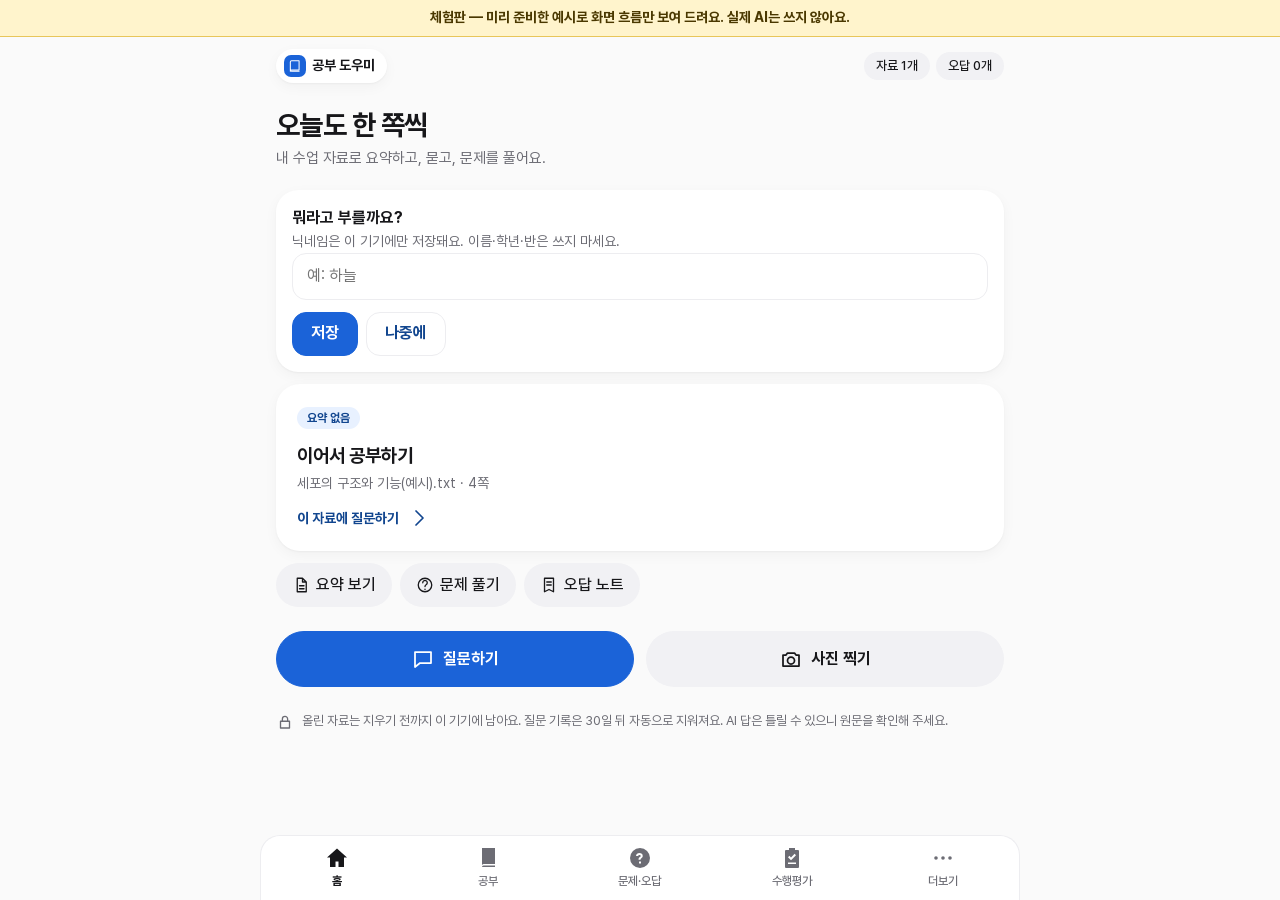
==== demo/index.html @ 73382271 "Add files via upload" ====
<!doctype html>
<html lang="ko">
<head>
  <meta charset="utf-8">
  <meta name="viewport" content="width=device-width, initial-scale=1, viewport-fit=cover">
  <meta name="theme-color" content="#1A5FB8">
  <meta name="application-name" content="공부 도우미">
  <meta name="apple-mobile-web-app-capable" content="yes">
  <meta name="apple-mobile-web-app-title" content="공부 도우미">
  <link rel="manifest" href="static/manifest.webmanifest">
  <link rel="icon" href="static/icon.svg" type="image/svg+xml">
  <link rel="apple-touch-icon" href="static/icon-192.png">
  <link rel="stylesheet" href="static/app.css">
  <link rel="stylesheet" href="demo.css">
  <title>공부 도우미 (체험판)</title>
</head>
<body>
<div class="demo-banner" id="demo-banner" role="note">체험판 — 미리 준비한 예시로 화면 흐름만 보여 드려요. 실제 AI는 쓰지 않아요.</div>
<div id="app">
  <main id="screens" aria-live="polite"></main>
</div>
<nav class="tabbar" id="tabbar" aria-label="주요 메뉴"></nav>
<div id="sheet" class="sheet hidden" role="dialog" aria-modal="true" aria-label="출처 확인"></div>
<noscript><p style="padding:16px">이 앱은 자바스크립트가 켜져 있어야 해요. 자료 올리기, 요약, 질문을 쓰려면 브라우저 설정에서 켜 주세요.</p></noscript>
<script src="static/imageutil.js"></script>
<script src="demo-shim.js"></script>
<script src="static/app.js"></script>
</body>
</html>
---- demo/static/app.css ----
/* 공부 도우미 화면 스타일. 글꼴은 Pretendard(SIL OFL, app/static/fonts)를 앱에 직접 담았고 외부 CDN은 쓰지 않습니다. 간격은 4/8 단위. */
@font-face { font-family: "Pretendard"; font-weight: 400; font-style: normal; font-display: swap; src: url("fonts/Pretendard-Regular.subset.woff2") format("woff2"); }
@font-face { font-family: "Pretendard"; font-weight: 500; font-style: normal; font-display: swap; src: url("fonts/Pretendard-Medium.subset.woff2") format("woff2"); }
@font-face { font-family: "Pretendard"; font-weight: 700; font-style: normal; font-display: swap; src: url("fonts/Pretendard-Bold.subset.woff2") format("woff2"); }

:root {
  --bg: #FAFAFA; --card: #FFFFFF; --line: #EDEDF0; --fg: #17171A; --muted: #6C6C74; --soft: #F1F1F4;
  --accent: #1B63D8; --accent-fg: #FFFFFF; --accent-soft: #E8F1FF; --accent-ink: #12468F; --accent-mid: #D3E4FF;
  --ok: #17663A; --ok-bg: #E6F4EC; --warn: #8A4600; --warn-bg: #FDF0E0; --note: #6B5200; --note-bg: #FBF4D5;
  --err: #9C1F18; --err-bg: #FDEEEC; --err-line: #F0C4C0;
  --pastel-green: #DDF3E6; --pastel-blue: #DCEBFF; --pastel-amber: #FFEDCB;
  --shadow: 0 1px 2px rgba(0,0,0,.04), 0 4px 14px rgba(0,0,0,.04);
  --r: 22px; --tab-h: 64px;
}
@media (prefers-color-scheme: dark) {
  :root:not([data-theme="light"]) {
    --bg: #121214; --card: #1C1C20; --line: #2C2C32; --fg: #F1F1F4; --muted: #A4A4AD; --soft: #26262B;
    --accent: #7FB2FF; --accent-fg: #0B1626; --accent-soft: #1D2D47; --accent-ink: #AECDFF; --accent-mid: #27406A;
    --ok: #8FD3A8; --ok-bg: #1C3326; --warn: #F2B070; --warn-bg: #3A2A16; --note: #E8CF6A; --note-bg: #353018;
    --err: #F6B1AB; --err-bg: #3A1F1D; --err-line: #6B3430;
    --pastel-green: #1E3A2B; --pastel-blue: #1F3556; --pastel-amber: #3D3016; --shadow: none;
  }
}
* { box-sizing: border-box; }
html { -webkit-text-size-adjust: 100%; }
body { margin: 0; color: var(--fg); word-break: keep-all; overflow-wrap: break-word;
  background: var(--bg);
  font: 400 16px/1.55 Pretendard, "Apple SD Gothic Neo", "Noto Sans KR", system-ui, sans-serif; }
button, input, textarea, select { font: inherit; color: inherit; }
h1, h2, h3, p { margin: 0; }
b, strong { font-weight: 700; }
.hidden { display: none !important; }

#app { max-width: 720px; margin: 0 auto; padding: 0 16px calc(var(--tab-h) + 32px); }
.screen { display: none; }
.screen.active { display: block; }

/* 상단 앱바 */
.appbar { position: sticky; top: 0; z-index: 10; display: grid; grid-template-columns: 48px 1fr 48px; align-items: center; min-height: 56px;
  margin: 0 -16px 8px; padding: 0 8px; background: color-mix(in srgb, var(--bg) 88%, transparent); backdrop-filter: blur(8px); }
.appbar h1 { text-align: center; font-size: 17px; font-weight: 700; }
.iconbtn { width: 44px; height: 44px; display: grid; place-items: center; border: 0; background: none; border-radius: 12px; color: var(--fg); cursor: pointer; }
.iconbtn:hover { background: var(--accent-soft); }

.title { font-size: 28px; line-height: 1.3; font-weight: 700; letter-spacing: -.02em; margin: 24px 0 4px; }
.subtitle { color: var(--muted); font-size: 15px; margin-bottom: 20px; }
.h2 { font-size: 17px; font-weight: 700; margin: 24px 0 8px; }
.muted { color: var(--muted); font-size: 14px; }

.card { background: var(--card); border: 0; border-radius: var(--r); padding: 16px; box-shadow: var(--shadow); }
.card + .card { margin-top: 12px; }

.ico { width: 24px; height: 24px; flex: none; fill: none; stroke: currentColor; stroke-width: 1.75; stroke-linecap: round; stroke-linejoin: round; }

/* 버튼 */
.btn { display: inline-flex; align-items: center; justify-content: center; gap: 8px; min-height: 44px; padding: 8px 18px;
  border-radius: 14px; border: 1px solid var(--accent); background: var(--accent); color: var(--accent-fg); font-weight: 700; cursor: pointer; }
.btn.secondary { background: var(--card); color: var(--accent-ink); border-color: var(--line); }
.btn.danger { background: transparent; color: var(--err); border-color: var(--err-line); }
.btn.block { width: 100%; }
.btn.small { min-height: 44px; padding: 4px 12px; font-size: 14px; }
.btn.big { min-height: 56px; border-radius: 16px; font-size: 16px; justify-content: space-between; padding: 8px 20px; }
.btn:disabled { opacity: .5; cursor: not-allowed; }
:focus-visible { outline: 3px solid var(--accent); outline-offset: 2px; }
.row { display: flex; flex-wrap: wrap; gap: 8px; align-items: center; margin-top: 12px; }
.row.end { justify-content: flex-end; }
.grow { flex: 1 1 auto; }

input[type=text], textarea, select { width: 100%; background: var(--card); border: 1px solid var(--line); border-radius: 14px; padding: 10px 14px; min-height: 44px; }
textarea { min-height: 96px; resize: vertical; line-height: 1.6; }
label.field, p.field { display: block; font-size: 14px; font-weight: 700; margin: 12px 0 8px; }

/* 상태 박스 */
.box { margin-top: 12px; border-radius: 14px; padding: 12px 14px; font-size: 15px; }
.box:empty { display: none; }
.box.error { background: var(--err-bg); color: var(--err); border: 1px solid var(--err-line); white-space: pre-wrap; }
.box.ok { background: var(--ok-bg); color: var(--ok); }
.box.busy { display: flex; align-items: center; gap: 12px; background: var(--accent-soft); color: var(--accent-ink); }
.spinner { width: 18px; height: 18px; border: 2px solid var(--accent-mid); border-top-color: var(--accent); border-radius: 50%; animation: spin .8s linear infinite; flex: none; }
@keyframes spin { to { transform: rotate(360deg); } }
@media (prefers-reduced-motion: reduce) { .spinner { animation-duration: 3s; } }

/* 빈 상태 */
.empty { text-align: center; color: var(--muted); padding: 32px 16px; }
.empty svg.illus { width: 120px; height: 96px; margin: 0 auto 12px; display: block; }
.empty strong { display: block; color: var(--fg); font-size: 17px; margin-bottom: 4px; }

/* 홈 */
.hero { margin-top: 12px; display: block; width: 100%; text-align: left; border: 1px solid var(--line); border-radius: 24px; padding: 20px; cursor: pointer;
  background: color-mix(in srgb, var(--card) 82%, transparent); box-shadow: var(--shadow); min-height: 144px; }
.hero .badge-ico { background: var(--pastel-blue); }
.hero b { display: block; font-size: 19px; margin-top: 12px; }
.hero .desc { color: var(--muted); font-size: 14px; display: block; margin-top: 2px; overflow-wrap: anywhere; }
.hero .go { display: flex; align-items: center; gap: 8px; color: var(--accent-ink); font-weight: 700; font-size: 14px; margin-top: 12px; }
.duo { display: grid; grid-template-columns: 1fr 1fr; gap: 12px; margin-top: 12px; }
.mini { display: block; text-align: left; border: 1px solid var(--line); border-radius: 24px; padding: 16px; cursor: pointer;
  background: color-mix(in srgb, var(--card) 82%, transparent); box-shadow: var(--shadow); min-height: 132px; }
.mini b { display: block; font-size: 16px; margin-top: 8px; }
.mini .desc { color: var(--muted); font-size: 13px; display: block; margin-top: 2px; }
.badge-ico { display: grid; place-items: center; width: 44px; height: 44px; border-radius: 50%; color: var(--accent-ink); }
.badge-ico.green { background: var(--pastel-green); color: var(--ok); }
.badge-ico.blue { background: var(--pastel-blue); }
.badge-ico.amber { background: var(--pastel-amber); color: var(--warn); }
.privacy { display: flex; gap: 8px; align-items: flex-start; margin-top: 24px; color: var(--muted); font-size: 13px; }
.privacy .ico { width: 18px; height: 18px; margin-top: 2px; }

/* 상단 칩 */
.chips { display: flex; gap: 8px; overflow-x: auto; padding: 4px 16px 8px; margin: 0 -16px; scrollbar-width: none; }
.chip { flex: none; min-height: 44px; padding: 8px 16px; border-radius: 999px; border: 1px solid var(--line); background: var(--card); color: var(--fg); font-weight: 500; cursor: pointer;
  display: inline-flex; align-items: center; gap: 6px; }
.chip .ico { width: 18px; height: 18px; }
.chip[aria-selected="true"], .chip[aria-pressed="true"] { background: var(--accent); border-color: var(--accent); color: var(--accent-fg); font-weight: 700; }

/* 자료 카드 */
.mats { list-style: none; margin: 0; padding: 0; display: grid; gap: 8px; }
.mat { display: flex; align-items: center; gap: 8px; background: var(--card); border: 1px solid var(--line); border-radius: 16px; padding: 4px 8px 4px 4px; }
.mat.sel { border-color: var(--accent); background: var(--accent-soft); }
.mat .pick { flex: 1; min-width: 0; display: flex; align-items: center; gap: 12px; min-height: 56px; padding: 8px; background: none; border: 0; text-align: left; cursor: pointer; border-radius: 12px; }
.mat .nm { font-weight: 700; overflow-wrap: anywhere; display: block; }
.mat .meta { font-size: 13px; color: var(--muted); display: flex; flex-wrap: wrap; gap: 0 12px; }
.mat.sel .meta { color: var(--accent-ink); }
.tag { font-size: 12px; font-weight: 700; border-radius: 999px; padding: 0 8px; border: 1px solid var(--line); }
.tag.yes { color: var(--ok); background: var(--ok-bg); border-color: transparent; }
.dot { width: 20px; height: 20px; border-radius: 50%; border: 2px solid var(--line); flex: none; }
.mat.sel .dot { border-color: var(--accent); background: radial-gradient(var(--accent) 45%, transparent 50%); }

.summary { margin-top: 12px; white-space: pre-wrap; overflow-wrap: anywhere; background: var(--bg); border-radius: 14px; padding: 12px 14px; }
.summary:empty { display: none; }

/* 채팅 */
.chat { display: grid; gap: 20px; margin-top: 8px; }
.me { justify-self: end; max-width: 86%; background: var(--accent); color: var(--accent-fg); padding: 10px 16px; border-radius: 20px 20px 6px 20px; overflow-wrap: anywhere; white-space: pre-wrap; }
.ai { display: flex; gap: 10px; align-items: flex-start; }
.avatar { width: 32px; height: 32px; border-radius: 50%; background: var(--accent); color: var(--accent-fg); display: grid; place-items: center; flex: none; }
.avatar .ico { width: 18px; height: 18px; }
.ai .col { flex: 1; min-width: 0; }
.ai .who { font-size: 13px; font-weight: 700; margin-bottom: 4px; }
.bubble { background: var(--card); border: 1px solid var(--line); border-radius: 6px 20px 20px 20px; padding: 14px 16px; white-space: pre-wrap; overflow-wrap: anywhere; box-shadow: var(--shadow); }
.src { margin-top: 8px; display: flex; align-items: center; gap: 12px; width: 100%; text-align: left; background: var(--accent-soft); color: var(--accent-ink);
  border: 1px solid var(--accent-mid); border-radius: 16px; padding: 10px 12px; min-height: 56px; cursor: pointer; }
.src .box-ico { width: 36px; height: 36px; border-radius: 10px; background: var(--accent); color: var(--accent-fg); display: grid; place-items: center; flex: none; }
.src .box-ico .ico { width: 20px; height: 20px; }
.src b { display: block; font-size: 14px; overflow-wrap: anywhere; }
.src small { display: block; font-size: 12px; color: var(--muted); }
.acts { display: flex; gap: 4px; margin-top: 4px; }
.acts .iconbtn { width: 44px; height: 36px; color: var(--muted); }
.when { font-size: 12px; color: var(--muted); text-align: center; }
.composer { position: sticky; bottom: calc(var(--tab-h) + 8px); margin-top: 16px; display: flex; align-items: flex-end; gap: 8px; background: var(--card);
  border: 1px solid var(--line); border-radius: 28px; padding: 6px 6px 6px 18px; box-shadow: var(--shadow); }
.composer textarea { border: 0; min-height: 44px; max-height: 140px; padding: 10px 0; background: transparent; resize: none; flex: 1; border-radius: 0; }
.composer textarea:focus-visible { outline: none; }
.composer:focus-within { outline: 3px solid var(--accent); }
.send { width: 44px; height: 44px; border-radius: 50%; border: 0; background: var(--accent); color: var(--accent-fg); display: grid; place-items: center; cursor: pointer; flex: none; }
.send:disabled { opacity: .5; cursor: not-allowed; }

/* 출처 확인 화면(시트) */
.sheet { position: fixed; inset: 0; z-index: 30; background: var(--bg); overflow-y: auto; padding: 0 16px; }
.sheet .inner { max-width: 720px; margin: 0 auto; padding-bottom: 32px; }
.sheet .appbar { margin: 0 -16px 8px; }
.docinfo { display: flex; align-items: center; gap: 12px; }
.docinfo .box-ico { width: 48px; height: 48px; border-radius: 14px; background: var(--accent-soft); color: var(--accent-ink); display: grid; place-items: center; flex: none; }
.docinfo .nm { font-weight: 700; overflow-wrap: anywhere; }
.chipline { font-size: 12px; font-weight: 700; border: 1px solid var(--line); border-radius: 999px; padding: 2px 10px; white-space: nowrap; color: var(--muted); }
.paper { margin-top: 12px; background: #FFFFFF; color: #172033; border: 1px solid var(--line); border-radius: 16px; padding: 20px; box-shadow: var(--shadow); }
.excerpt { white-space: pre-wrap; overflow-wrap: anywhere; line-height: 1.85; }
.pageno { text-align: right; font-size: 13px; color: #55627A; margin-top: 12px; }
/* 발췌 영역은 어두운 모드에서도 흰 종이라서, 강조도 밝은 바탕+진한 글자로 고정합니다 */
mark { background: #D6E8FF; color: #0E2A57; font-weight: 700; border-radius: 4px; padding: 1px 2px; }
.info { display: flex; gap: 8px; align-items: flex-start; color: var(--muted); font-size: 14px; margin: 16px 0; }
.info .ico { width: 20px; height: 20px; margin-top: 2px; }

/* 문제 */
.q { margin-top: 12px; }
.q h3 { font-size: 16px; margin-bottom: 8px; overflow-wrap: anywhere; }
.choice { display: flex; gap: 12px; align-items: flex-start; width: 100%; text-align: left; background: var(--card); border: 1px solid var(--line);
  border-radius: 14px; padding: 12px; margin-top: 8px; min-height: 48px; cursor: pointer; }
.choice[aria-pressed="true"] { border-color: var(--accent); background: var(--accent-soft); color: var(--accent-ink); font-weight: 700; }
.choice.right { border-color: var(--ok); background: var(--ok-bg); color: var(--ok); }
.choice.wrong { border-color: var(--err); background: var(--err-bg); color: var(--err); }
.num { flex: none; width: 24px; height: 24px; border-radius: 50%; border: 1.5px solid currentColor; display: grid; place-items: center; font-size: 13px; font-weight: 700; }
.explain { margin-top: 8px; font-size: 14px; background: var(--bg); border-radius: 12px; padding: 8px 12px; }
.score { font-size: 32px; font-weight: 700; }

/* 수행평가 결과 카드 */
.res { border-left: 6px solid var(--line); }
.res.ok { border-left-color: var(--ok); } .res.warn { border-left-color: var(--warn); } .res.note { border-left-color: var(--note); }
.pill { display: inline-block; font-size: 13px; font-weight: 700; border-radius: 999px; padding: 2px 12px; }
.pill.ok { background: var(--ok-bg); color: var(--ok); } .pill.warn { background: var(--warn-bg); color: var(--warn); } .pill.note { background: var(--note-bg); color: var(--note); }
.quote { border-left: 3px solid var(--line); padding-left: 12px; color: var(--muted); font-size: 14px; margin-top: 8px; white-space: pre-wrap; overflow-wrap: anywhere; }
table.grid { width: 100%; border-collapse: collapse; font-size: 14px; }
table.grid th, table.grid td { border: 1px solid var(--line); padding: 6px; vertical-align: top; text-align: left; }

.notice { font-size: 13px; color: var(--muted); margin-top: 16px; }
.confirm { margin-top: 8px; font-size: 13px; color: var(--muted); }
.list { list-style: none; margin: 0; padding: 0; display: grid; gap: 8px; }

/* 파일 고르기 */
.sr-only { position: absolute; width: 1px; height: 1px; margin: -1px; padding: 0; overflow: hidden; clip: rect(0 0 0 0); border: 0; white-space: nowrap; }
.picker { display: flex; flex-wrap: wrap; align-items: center; gap: 8px 12px; }
.picker .btn { cursor: pointer; }
.picker:focus-within .btn { outline: 3px solid var(--accent); outline-offset: 2px; }
.fname { overflow-wrap: anywhere; word-break: break-all; }

/* 하단 탭 */
.tabbar { position: fixed; left: 0; right: 0; bottom: 0; z-index: 20; display: flex; background: var(--card); border-top: 1px solid var(--line);
  padding-bottom: env(safe-area-inset-bottom); }
.tab { flex: 1; min-height: var(--tab-h); display: flex; flex-direction: column; align-items: center; justify-content: center; gap: 2px;
  background: none; border: 0; color: var(--muted); font-size: 12px; font-weight: 500; cursor: pointer; }
.tab[aria-current="page"] { color: var(--accent-ink); font-weight: 700; }
.tab[aria-current="page"] .ico { stroke-width: 2.25; }

@media (min-width: 900px) {
  #app { max-width: 760px; }
  .tabbar { left: 50%; right: auto; transform: translateX(-50%); width: 760px; border: 1px solid var(--line); border-bottom: 0; border-radius: 20px 20px 0 0; }
}
@media (max-width: 380px) { .tab { font-size: 11px; } .title { font-size: 24px; } .duo { grid-template-columns: 1fr; } }

/* ===== 디자인 2차: 중립 배경, 무테두리 카드, 허브·행 목록·분할 버튼 ===== */
.title { font-weight: 700; }
.label { font-size: 13px; font-weight: 500; color: var(--muted); margin: 24px 4px 8px; }
.ico.fill { fill: currentColor; stroke: none; }
.tab[aria-current="page"] { color: var(--fg); }
.tab[aria-current="page"] .ico { stroke-width: 1.75; }
.mini, .hero, .choice, .src, .mat, .composer, .bubble { border-color: transparent; }
.hero, .mini { background: var(--card); }

/* 홈 상단 칩 */
.topline { display: flex; align-items: center; justify-content: space-between; gap: 8px; margin: 12px 0 4px; }
.logo-chip { display: inline-flex; align-items: center; gap: 6px; font-weight: 700; font-size: 14px; background: var(--card); box-shadow: var(--shadow); border-radius: 999px; padding: 6px 12px 6px 8px; }
.logo-chip .dot-logo { width: 22px; height: 22px; border-radius: 7px; background: var(--accent); color: var(--accent-fg); display: grid; place-items: center; }
.logo-chip .dot-logo .ico { width: 14px; height: 14px; }
.stats-chips { display: flex; gap: 6px; }
.pill-stat { font-size: 13px; font-weight: 500; background: var(--soft); border-radius: 999px; padding: 4px 12px; color: var(--fg); }
.tagchip { display: inline-block; font-size: 12px; font-weight: 700; border-radius: 999px; padding: 2px 10px; background: var(--accent-soft); color: var(--accent-ink); }

/* 빠른 실행 알약 */
.quick { display: grid; grid-template-columns: 1fr 1fr; gap: 12px; margin-top: 24px; }
.quick .btn { min-height: 56px; border-radius: 999px; font-size: 16px; }
.quick .btn.secondary { background: var(--soft); border-color: transparent; color: var(--fg); }
.softpills { display: flex; flex-wrap: wrap; gap: 8px; margin-top: 12px; }
.softpill { min-height: 44px; border-radius: 999px; border: 0; background: var(--soft); color: var(--fg); padding: 8px 16px; font-weight: 500; cursor: pointer; display: inline-flex; align-items: center; gap: 6px; }
.softpill .ico { width: 18px; height: 18px; }

/* 기능 허브: 2열 격자 */
.hub { display: grid; grid-template-columns: 1fr 1fr; gap: 12px; }
.tile { display: flex; flex-direction: column; justify-content: space-between; min-height: 112px; text-align: left; background: var(--card); border: 0; border-radius: 22px;
  padding: 16px; box-shadow: var(--shadow); cursor: pointer; font-weight: 700; font-size: 16px; }
.tile .badge-ico { width: 40px; height: 40px; }
.tile .badge-ico .ico { width: 22px; height: 22px; }

/* 단순 행 목록 */
.rows { list-style: none; margin: 0; padding: 0; background: var(--card); border-radius: 22px; box-shadow: var(--shadow); overflow: hidden; }
.rowitem { display: flex; align-items: center; gap: 12px; width: 100%; text-align: left; background: none; border: 0; padding: 14px 16px; min-height: 60px; cursor: pointer; color: var(--fg); }
.rows li + li .rowitem, .rows li + li .rowwrap { border-top: 1px solid var(--line); }
.rowitem .nm { font-weight: 700; display: block; overflow-wrap: anywhere; }
.rowitem .meta { font-size: 13px; color: var(--muted); }
.rowitem .go-ico { color: var(--muted); margin-left: auto; flex: none; }
.rowitem .go-ico .ico { width: 20px; height: 20px; }
.rowwrap { display: flex; align-items: center; }
.rowwrap .rowitem { flex: 1; min-width: 0; }
.rowwrap .btn { margin-right: 12px; }
.rowitem[aria-pressed="true"] .nm { color: var(--accent-ink); }

/* 분할 버튼(세그먼트) */
.seg { display: flex; background: var(--soft); border-radius: 14px; padding: 4px; gap: 4px; margin: 4px 0 12px; }
.seg button { flex: 1; min-height: 44px; border: 0; background: none; border-radius: 11px; font-weight: 500; color: var(--muted); cursor: pointer; }
.seg button[aria-selected="true"] { background: var(--card); color: var(--fg); font-weight: 700; box-shadow: 0 1px 3px rgba(0,0,0,.08); }
.count { font-size: 13px; color: var(--muted); margin: 8px 4px; }

/* 사진 찍기 */
.snap { background: #111114; color: #fff; border-radius: 22px; padding: 16px; text-align: center; }
.snap .hint { display: inline-block; background: rgba(255,255,255,.16); border-radius: 999px; padding: 6px 14px; font-size: 13px; margin-bottom: 12px; }
.snap .preview { width: 100%; max-height: 280px; object-fit: contain; border-radius: 14px; background: #000; display: block; margin: 8px 0; }
.snap .btn { border-color: transparent; }
.snap .btn.light { background: #fff; color: #111114; }
.snap .btn.ghost { background: rgba(255,255,255,.16); color: #fff; }
.shutter { width: 72px; height: 72px; border-radius: 50%; border: 4px solid #fff; background: transparent; display: grid; place-items: center; cursor: pointer; margin: 8px auto; padding: 0; }
.shutter span { width: 54px; height: 54px; border-radius: 50%; background: #fff; display: block; }

/* 더보기: 프로필·통계 */
.profile { display: flex; align-items: center; gap: 16px; }
.avatar-lg { width: 64px; height: 64px; border-radius: 50%; background: var(--accent-soft); color: var(--accent-ink); display: grid; place-items: center; font-size: 24px; font-weight: 700; flex: none; }
.statgrid { display: grid; grid-template-columns: 1fr 1fr; gap: 12px; margin-top: 16px; }
.statbox { background: var(--soft); border-radius: 18px; padding: 14px 16px; }
.statbox b { display: block; font-size: 24px; }
.statbox span { color: var(--muted); font-size: 13px; }
.sm-pill { min-height: 44px; border-radius: 999px; border: 0; background: var(--soft); color: var(--fg); padding: 6px 16px; font-weight: 500; cursor: pointer; }
---- demo/demo.css ----
/* 체험판 전용 스타일: 항상 보이는 안내 배너와 '예시' 표시. 앱 화면 스타일(app.css)은 그대로 씁니다. */
:root { --demo-banner-h: 56px; }
.demo-banner { position: sticky; top: 0; z-index: 100; padding: 8px 16px; padding-top: calc(8px + env(safe-area-inset-top));
  background: #FFF4CC; color: #4A3800; border-bottom: 1px solid #E8C65A; font-size: 14px; font-weight: 700; line-height: 1.4; text-align: center; }
@media (prefers-color-scheme: dark) { .demo-banner { background: #4A3800; color: #FFF4CC; border-bottom-color: #8A6D12; } }
.appbar { top: var(--demo-banner-h); }
.sheet { top: var(--demo-banner-h); }
.sheet .appbar { top: 0; }
.demo-tag { display: inline-block; margin: 0 6px; padding: 1px 8px; border-radius: 999px; background: #FFF4CC; color: #4A3800; border: 1px solid #E8C65A;
  font-size: 12px; font-weight: 700; line-height: 1.5; vertical-align: middle; }
@media (prefers-color-scheme: dark) { .demo-tag { background: #4A3800; color: #FFF4CC; border-color: #8A6D12; } }
.score .demo-tag { font-size: 12px; }
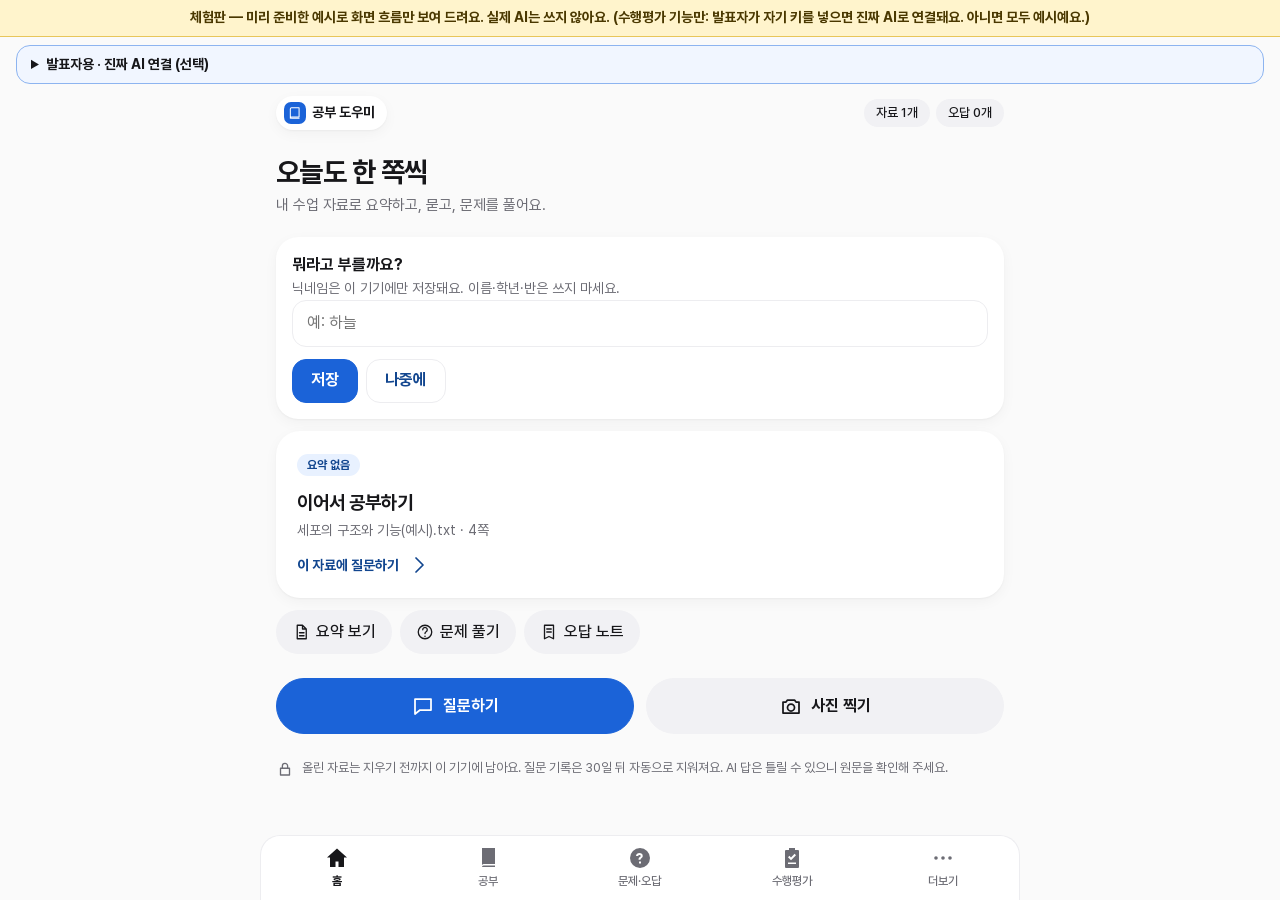
==== commit fbc60377: "Add files via upload" ====
--- a/demo/index.html
+++ b/demo/index.html
@@ -15,7 +15,16 @@
   <title>공부 도우미 (체험판)</title>
 </head>
 <body>
-<div class="demo-banner" id="demo-banner" role="note">체험판 — 미리 준비한 예시로 화면 흐름만 보여 드려요. 실제 AI는 쓰지 않아요.</div>
+<div class="demo-banner" id="demo-banner" role="note">체험판 — 미리 준비한 예시로 화면 흐름만 보여 드려요. 실제 AI는 쓰지 않아요. (수행평가 기능만: 발표자가 자기 키를 넣으면 진짜 AI로 연결돼요. 아니면 모두 예시예요.)</div>
+<svg width="0" height="0" style="position:absolute" aria-hidden="true" focusable="false">
+  <filter id="redpen-rough" filterUnits="userSpaceOnUse" x="-60" y="-60" width="200" height="200" color-interpolation-filters="sRGB">
+    <feTurbulence type="fractalNoise" baseFrequency="0.7" numOctaves="2" seed="4" result="edge"/>
+    <feDisplacementMap in="SourceGraphic" in2="edge" scale="2.4" xChannelSelector="R" yChannelSelector="G" result="rough"/>
+    <feTurbulence type="fractalNoise" baseFrequency="1.1" numOctaves="2" seed="9" result="grain"/>
+    <feColorMatrix in="grain" type="matrix" values="0 0 0 0 0  0 0 0 0 0  0 0 0 0 0  2.6 0 0 0 -0.42" result="paper"/>
+    <feComposite in="rough" in2="paper" operator="in"/>
+  </filter>
+</svg>
 <div id="app">
   <main id="screens" aria-live="polite"></main>
 </div>
@@ -23,6 +32,8 @@
 <div id="sheet" class="sheet hidden" role="dialog" aria-modal="true" aria-label="출처 확인"></div>
 <noscript><p style="padding:16px">이 앱은 자바스크립트가 켜져 있어야 해요. 자료 올리기, 요약, 질문을 쓰려면 브라우저 설정에서 켜 주세요.</p></noscript>
 <script src="static/imageutil.js"></script>
+<script src="static/penshape.js"></script>
+<script src="byok.js"></script>
 <script src="demo-shim.js"></script>
 <script src="static/app.js"></script>
 </body>
--- a/demo/static/app.css
+++ b/demo/static/app.css
@@ -10,7 +10,7 @@
   --err: #9C1F18; --err-bg: #FDEEEC; --err-line: #F0C4C0;
   --pastel-green: #DDF3E6; --pastel-blue: #DCEBFF; --pastel-amber: #FFEDCB;
   --shadow: 0 1px 2px rgba(0,0,0,.04), 0 4px 14px rgba(0,0,0,.04);
-  --r: 22px; --tab-h: 64px;
+  --r: 22px; --tab-h: 64px; --pen: #E0241B;
 }
 @media (prefers-color-scheme: dark) {
   :root:not([data-theme="light"]) {
@@ -18,7 +18,7 @@
     --accent: #7FB2FF; --accent-fg: #0B1626; --accent-soft: #1D2D47; --accent-ink: #AECDFF; --accent-mid: #27406A;
     --ok: #8FD3A8; --ok-bg: #1C3326; --warn: #F2B070; --warn-bg: #3A2A16; --note: #E8CF6A; --note-bg: #353018;
     --err: #F6B1AB; --err-bg: #3A1F1D; --err-line: #6B3430;
-    --pastel-green: #1E3A2B; --pastel-blue: #1F3556; --pastel-amber: #3D3016; --shadow: none;
+    --pen: #FF6A5E; --pastel-green: #1E3A2B; --pastel-blue: #1F3556; --pastel-amber: #3D3016; --shadow: none;
   }
 }
 * { box-sizing: border-box; }
@@ -285,3 +285,22 @@
 .statbox b { display: block; font-size: 24px; }
 .statbox span { color: var(--muted); font-size: 13px; }
 .sm-pill { min-height: 44px; border-radius: 999px; border: 0; background: var(--soft); color: var(--fg); padding: 6px 16px; font-weight: 500; cursor: pointer; }
+
+/* ===== 빨간 색연필 표시: 채점 결과의 문제 번호·정답 선택지 번호 위에 얹는 장식(정답=동그라미, 오답=긴 한 획) ===== */
+.q h3.qhead { display: flex; gap: 18px; align-items: flex-start; margin-left: 6px; }
+.qno { position: relative; flex: none; width: 36px; height: 36px; display: grid; place-items: center; font-weight: 700; font-size: 16px; line-height: 1; }
+.qdigit, .numdigit { position: relative; z-index: 0; }
+.qno .pen { position: absolute; left: -14px; top: -14px; width: 64px; height: 64px; overflow: visible; pointer-events: none; z-index: 1; }
+.choice .num { position: relative; margin-right: 8px; }
+.choice .num .pen { position: absolute; left: -11px; top: -11px; width: 46px; height: 46px; overflow: visible; pointer-events: none; z-index: 1; }
+.pen path { fill: none; stroke: var(--pen); stroke-linecap: round; stroke-linejoin: round; opacity: .92; stroke-dasharray: 1; stroke-dashoffset: 0; }
+.qtext { padding-top: 6px; overflow-wrap: anywhere; }
+.q, .choice { overflow: visible; }
+@media (prefers-reduced-motion: no-preference) {
+  /* 빠르게 쓱: 시작이 빠르고 끝에서 살짝 감속(ease-out). 표시가 나타날 때 아주 약간(1.04→1) 커졌다 자리잡음 */
+  .pen path { stroke-dashoffset: 1; animation: pen-draw var(--dur, .15s) cubic-bezier(.2, .8, .3, 1) var(--delay, 0s) forwards; }
+  .pen { animation: pen-pop .22s ease-out var(--pop-delay, 0s) both; transform-origin: center; }
+}
+@keyframes pen-draw { to { stroke-dashoffset: 0; } }
+@keyframes pen-pop { from { transform: scale(1.04); } to { transform: scale(1); } }
+@media (prefers-reduced-motion: reduce) { .pen path { animation: none; stroke-dashoffset: 0; } .pen { animation: none; } }
--- a/demo/demo.css
+++ b/demo/demo.css
@@ -10,3 +10,14 @@
   font-size: 12px; font-weight: 700; line-height: 1.5; vertical-align: middle; }
 @media (prefers-color-scheme: dark) { .demo-tag { background: #4A3800; color: #FFF4CC; border-color: #8A6D12; } }
 .score .demo-tag { font-size: 12px; }
+.demo-tag.real { background: #DCEBFF; color: #12468F; border-color: #8DB4F0; }
+@media (prefers-color-scheme: dark) { .demo-tag.real { background: #12325F; color: #DCEBFF; border-color: #3C6BB5; } }
+.byok { margin: 8px 16px; padding: 8px 14px; border: 1px solid #8DB4F0; border-radius: 14px; background: #F1F6FF; color: #17171A; font-size: 14px; line-height: 1.5; }
+.byok summary { cursor: pointer; font-weight: 700; }
+.byok-warn { font-weight: 700; color: #7A2E00; }
+.byok input { width: 100%; box-sizing: border-box; padding: 10px 12px; font-size: 16px; border: 1px solid #8DB4F0; border-radius: 10px; }
+.byok-row { display: flex; gap: 8px; margin: 8px 0; }
+.byok-btn { padding: 8px 16px; border-radius: 10px; border: 1px solid #1B63D8; background: #1B63D8; color: #fff; font-weight: 700; }
+.byok-btn:last-child { background: transparent; color: #1B63D8; }
+#byok-status[data-kind="fail"] { color: #A12A00; font-weight: 700; }
+@media (prefers-color-scheme: dark) { .byok { background: #14233D; color: #F1F1F4; border-color: #3C6BB5; } .byok-warn { color: #FFC9A3; } .byok input { background: #0E1626; color: #F1F1F4; } #byok-status[data-kind="fail"] { color: #FFB59C; } }
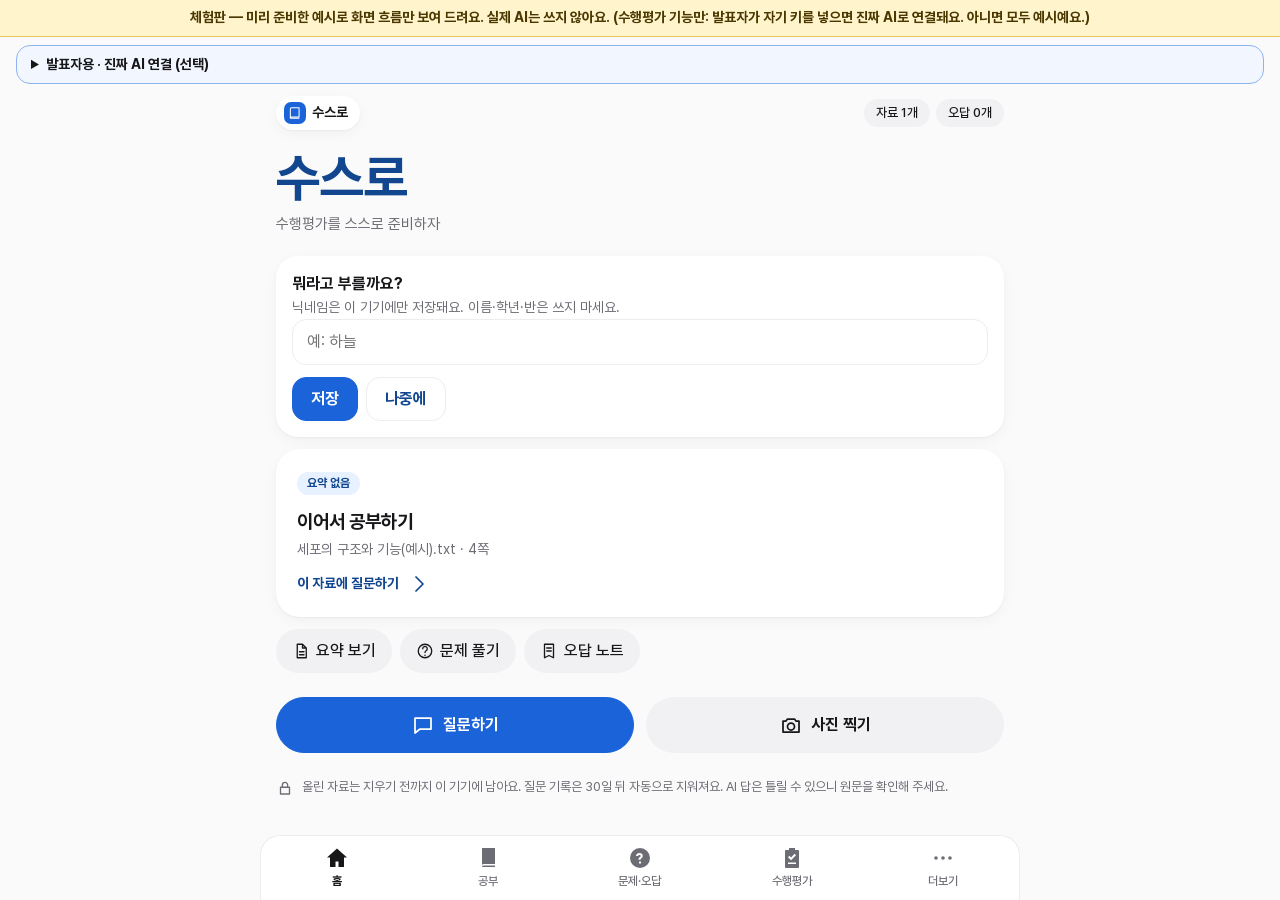
==== commit 72689420: "Add files via upload" ====
--- a/demo/index.html
+++ b/demo/index.html
@@ -4,15 +4,15 @@
   <meta charset="utf-8">
   <meta name="viewport" content="width=device-width, initial-scale=1, viewport-fit=cover">
   <meta name="theme-color" content="#1A5FB8">
-  <meta name="application-name" content="공부 도우미">
+  <meta name="application-name" content="수스로">
   <meta name="apple-mobile-web-app-capable" content="yes">
-  <meta name="apple-mobile-web-app-title" content="공부 도우미">
+  <meta name="apple-mobile-web-app-title" content="수스로">
   <link rel="manifest" href="static/manifest.webmanifest">
   <link rel="icon" href="static/icon.svg" type="image/svg+xml">
   <link rel="apple-touch-icon" href="static/icon-192.png">
   <link rel="stylesheet" href="static/app.css">
   <link rel="stylesheet" href="demo.css">
-  <title>공부 도우미 (체험판)</title>
+  <title>수스로 (체험판)</title>
 </head>
 <body>
 <div class="demo-banner" id="demo-banner" role="note">체험판 — 미리 준비한 예시로 화면 흐름만 보여 드려요. 실제 AI는 쓰지 않아요. (수행평가 기능만: 발표자가 자기 키를 넣으면 진짜 AI로 연결돼요. 아니면 모두 예시예요.)</div>
--- a/demo/static/app.css
+++ b/demo/static/app.css
@@ -213,7 +213,9 @@
   #app { max-width: 760px; }
   .tabbar { left: 50%; right: auto; transform: translateX(-50%); width: 760px; border: 1px solid var(--line); border-bottom: 0; border-radius: 20px 20px 0 0; }
 }
-@media (max-width: 380px) { .tab { font-size: 11px; } .title { font-size: 24px; } .duo { grid-template-columns: 1fr; } }
+.brand { font-size: 52px; line-height: 1.1; letter-spacing: -.03em; margin: 20px 0 6px; color: var(--accent-ink); }
+.brand-sub { font-size: 15px; margin-bottom: 20px; }
+@media (max-width: 380px) { .tab { font-size: 11px; } .title { font-size: 24px; } .brand { font-size: 44px; } .duo { grid-template-columns: 1fr; } }
 
 /* ===== 디자인 2차: 중립 배경, 무테두리 카드, 허브·행 목록·분할 버튼 ===== */
 .title { font-weight: 700; }
